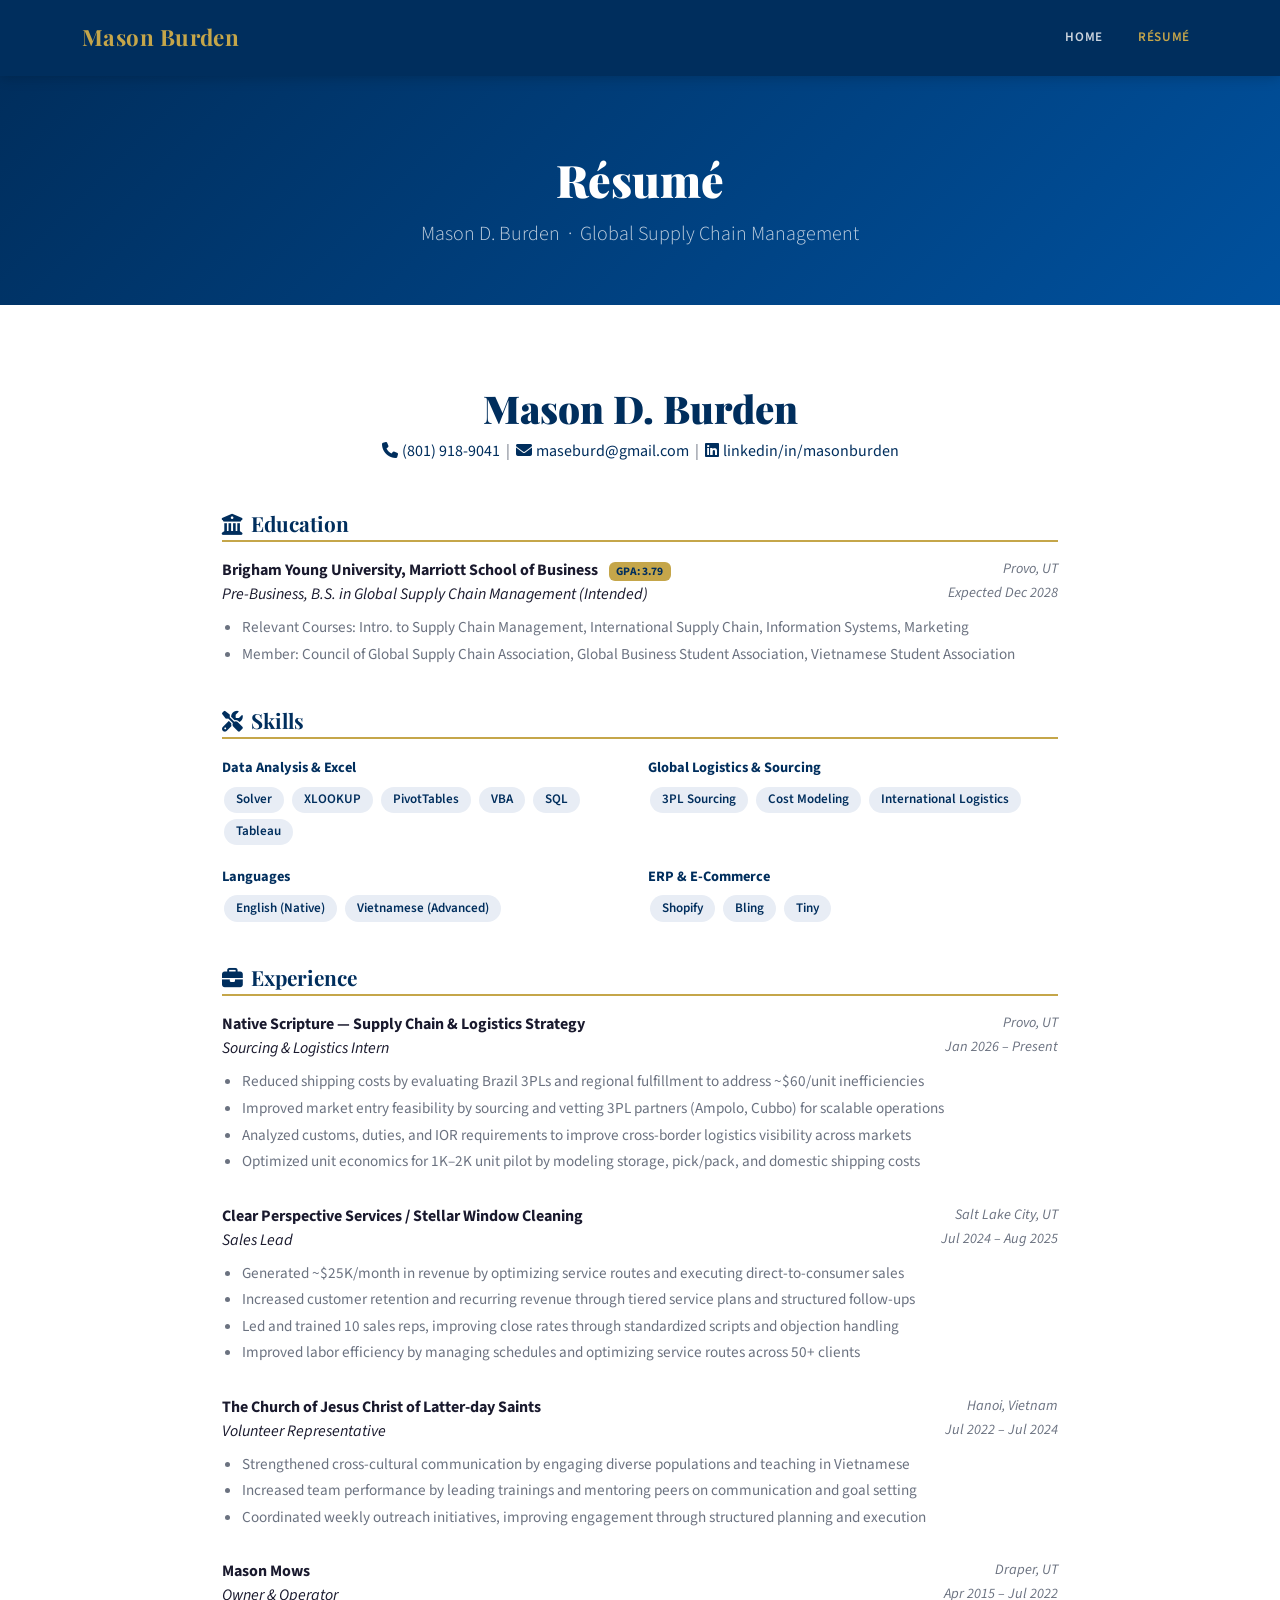
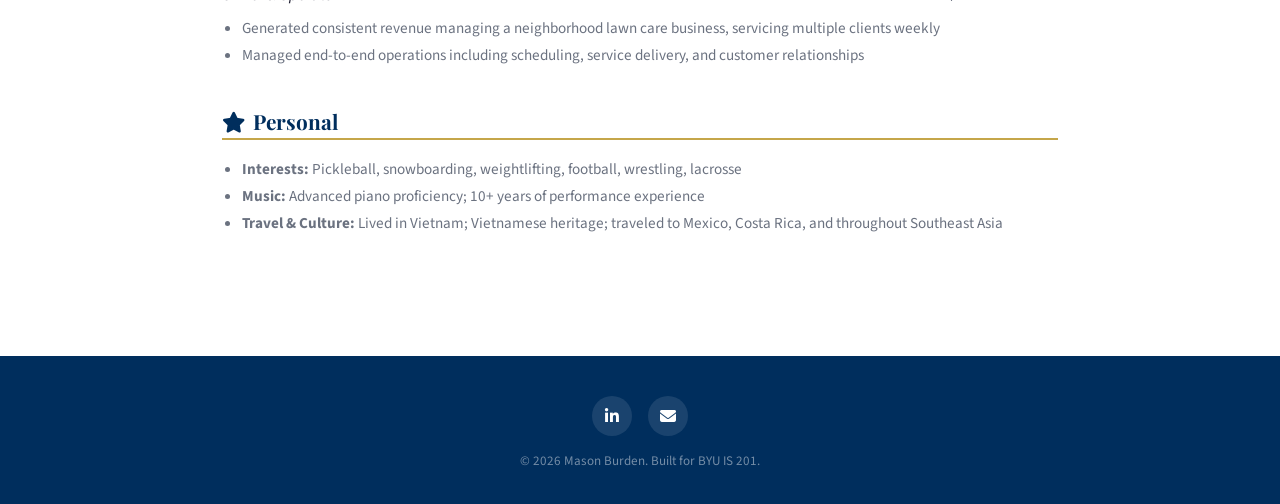
==== resume.html @ 671bd7cb "Add files via upload" ====
<!DOCTYPE html>
<html lang="en">
<head>
  <meta charset="UTF-8"/>
  <meta name="viewport" content="width=device-width, initial-scale=1.0"/>
  <title>Résumé | Mason Burden</title>
  <link rel="stylesheet" href="https://cdn.jsdelivr.net/npm/bootstrap@5.3.2/dist/css/bootstrap.min.css"/>
  <link rel="stylesheet" href="https://cdnjs.cloudflare.com/ajax/libs/font-awesome/6.5.0/css/all.min.css"/>
  <link href="https://fonts.googleapis.com/css2?family=Playfair+Display:wght@700;900&family=Source+Sans+3:wght@300;400;600&display=swap" rel="stylesheet"/>
  <link rel="stylesheet" href="custom.css"/>
</head>
<body>

  <!-- Navbar -->
  <nav class="navbar navbar-expand-lg navbar-dark sticky-top" id="mainNav">
    <div class="container">
      <a class="navbar-brand fw-bold" href="index.html">Mason Burden</a>
      <button class="navbar-toggler" type="button" data-bs-toggle="collapse" data-bs-target="#navbarNav">
        <span class="navbar-toggler-icon"></span>
      </button>
      <div class="collapse navbar-collapse" id="navbarNav">
        <ul class="navbar-nav ms-auto">
          <li class="nav-item"><a class="nav-link" href="index.html">Home</a></li>
          <li class="nav-item"><a class="nav-link active" href="resume.html">Résumé</a></li>
        </ul>
      </div>
    </div>
  </nav>

  <!-- Page Header -->
  <div class="page-header text-white text-center">
    <div class="container">
      <h1 class="hero-name" style="font-size:2.8rem;">Résumé</h1>
      <p class="hero-subtitle">Mason D. Burden &nbsp;·&nbsp; Global Supply Chain Management</p>
    </div>
  </div>

  <!-- Resume Body -->
  <section class="section-pad bg-white">
    <div class="container" style="max-width:860px;">

      <!-- Contact -->
      <div class="resume-contact text-center mb-5">
        <h2 class="resume-name">Mason D. Burden</h2>
        <p class="resume-contact-info">
          <a href="tel:8019189041"><i class="fas fa-phone me-1"></i>(801) 918-9041</a>
          &nbsp;|&nbsp;
          <a href="mailto:maseburd@gmail.com"><i class="fas fa-envelope me-1"></i>maseburd@gmail.com</a>
          &nbsp;|&nbsp;
          <a href="https://linkedin.com/in/masonburden" target="_blank"><i class="fab fa-linkedin me-1"></i>linkedin/in/masonburden</a>
        </p>
      </div>

      <!-- Education -->
      <div class="resume-section">
        <h3 class="resume-section-title"><i class="fas fa-university me-2"></i>Education</h3>
        <hr class="resume-hr"/>
        <div class="resume-entry">
          <div class="d-flex justify-content-between flex-wrap">
            <div>
              <strong>Brigham Young University, Marriott School of Business</strong>
              <span class="badge resume-badge ms-2">GPA: 3.79</span>
            </div>
            <span class="resume-date">Provo, UT</span>
          </div>
          <div class="d-flex justify-content-between flex-wrap">
            <em>Pre-Business, B.S. in Global Supply Chain Management (Intended)</em>
            <span class="resume-date">Expected Dec 2028</span>
          </div>
          <ul class="resume-bullets mt-2">
            <li>Relevant Courses: Intro. to Supply Chain Management, International Supply Chain, Information Systems, Marketing</li>
            <li>Member: Council of Global Supply Chain Association, Global Business Student Association, Vietnamese Student Association</li>
          </ul>
        </div>
      </div>

      <!-- Skills -->
      <div class="resume-section">
        <h3 class="resume-section-title"><i class="fas fa-tools me-2"></i>Skills</h3>
        <hr class="resume-hr"/>
        <div class="row g-3">
          <div class="col-md-6">
            <div class="skill-pill-group">
              <strong>Data Analysis &amp; Excel</strong>
              <div class="mt-1">
                <span class="skill-pill">Solver</span>
                <span class="skill-pill">XLOOKUP</span>
                <span class="skill-pill">PivotTables</span>
                <span class="skill-pill">VBA</span>
                <span class="skill-pill">SQL</span>
                <span class="skill-pill">Tableau</span>
              </div>
            </div>
          </div>
          <div class="col-md-6">
            <div class="skill-pill-group">
              <strong>Global Logistics &amp; Sourcing</strong>
              <div class="mt-1">
                <span class="skill-pill">3PL Sourcing</span>
                <span class="skill-pill">Cost Modeling</span>
                <span class="skill-pill">International Logistics</span>
              </div>
            </div>
          </div>
          <div class="col-md-6">
            <div class="skill-pill-group">
              <strong>Languages</strong>
              <div class="mt-1">
                <span class="skill-pill">English (Native)</span>
                <span class="skill-pill">Vietnamese (Advanced)</span>
              </div>
            </div>
          </div>
          <div class="col-md-6">
            <div class="skill-pill-group">
              <strong>ERP &amp; E-Commerce</strong>
              <div class="mt-1">
                <span class="skill-pill">Shopify</span>
                <span class="skill-pill">Bling</span>
                <span class="skill-pill">Tiny</span>
              </div>
            </div>
          </div>
        </div>
      </div>

      <!-- Experience -->
      <div class="resume-section">
        <h3 class="resume-section-title"><i class="fas fa-briefcase me-2"></i>Experience</h3>
        <hr class="resume-hr"/>

        <div class="resume-entry">
          <div class="d-flex justify-content-between flex-wrap">
            <strong>Native Scripture — Supply Chain &amp; Logistics Strategy</strong>
            <span class="resume-date">Provo, UT</span>
          </div>
          <div class="d-flex justify-content-between flex-wrap">
            <em>Sourcing &amp; Logistics Intern</em>
            <span class="resume-date">Jan 2026 – Present</span>
          </div>
          <ul class="resume-bullets mt-2">
            <li>Reduced shipping costs by evaluating Brazil 3PLs and regional fulfillment to address ~$60/unit inefficiencies</li>
            <li>Improved market entry feasibility by sourcing and vetting 3PL partners (Ampolo, Cubbo) for scalable operations</li>
            <li>Analyzed customs, duties, and IOR requirements to improve cross-border logistics visibility across markets</li>
            <li>Optimized unit economics for 1K–2K unit pilot by modeling storage, pick/pack, and domestic shipping costs</li>
          </ul>
        </div>

        <div class="resume-entry">
          <div class="d-flex justify-content-between flex-wrap">
            <strong>Clear Perspective Services / Stellar Window Cleaning</strong>
            <span class="resume-date">Salt Lake City, UT</span>
          </div>
          <div class="d-flex justify-content-between flex-wrap">
            <em>Sales Lead</em>
            <span class="resume-date">Jul 2024 – Aug 2025</span>
          </div>
          <ul class="resume-bullets mt-2">
            <li>Generated ~$25K/month in revenue by optimizing service routes and executing direct-to-consumer sales</li>
            <li>Increased customer retention and recurring revenue through tiered service plans and structured follow-ups</li>
            <li>Led and trained 10 sales reps, improving close rates through standardized scripts and objection handling</li>
            <li>Improved labor efficiency by managing schedules and optimizing service routes across 50+ clients</li>
          </ul>
        </div>

        <div class="resume-entry">
          <div class="d-flex justify-content-between flex-wrap">
            <strong>The Church of Jesus Christ of Latter-day Saints</strong>
            <span class="resume-date">Hanoi, Vietnam</span>
          </div>
          <div class="d-flex justify-content-between flex-wrap">
            <em>Volunteer Representative</em>
            <span class="resume-date">Jul 2022 – Jul 2024</span>
          </div>
          <ul class="resume-bullets mt-2">
            <li>Strengthened cross-cultural communication by engaging diverse populations and teaching in Vietnamese</li>
            <li>Increased team performance by leading trainings and mentoring peers on communication and goal setting</li>
            <li>Coordinated weekly outreach initiatives, improving engagement through structured planning and execution</li>
          </ul>
        </div>

        <div class="resume-entry">
          <div class="d-flex justify-content-between flex-wrap">
            <strong>Mason Mows</strong>
            <span class="resume-date">Draper, UT</span>
          </div>
          <div class="d-flex justify-content-between flex-wrap">
            <em>Owner &amp; Operator</em>
            <span class="resume-date">Apr 2015 – Jul 2022</span>
          </div>
          <ul class="resume-bullets mt-2">
            <li>Generated consistent revenue managing a neighborhood lawn care business, servicing multiple clients weekly</li>
            <li>Managed end-to-end operations including scheduling, service delivery, and customer relationships</li>
          </ul>
        </div>
      </div>

      <!-- Personal -->
      <div class="resume-section">
        <h3 class="resume-section-title"><i class="fas fa-star me-2"></i>Personal</h3>
        <hr class="resume-hr"/>
        <ul class="resume-bullets">
          <li><strong>Interests:</strong> Pickleball, snowboarding, weightlifting, football, wrestling, lacrosse</li>
          <li><strong>Music:</strong> Advanced piano proficiency; 10+ years of performance experience</li>
          <li><strong>Travel &amp; Culture:</strong> Lived in Vietnam; Vietnamese heritage; traveled to Mexico, Costa Rica, and throughout Southeast Asia</li>
        </ul>
      </div>

    </div>
  </section>

  <!-- Footer -->
  <footer class="site-footer text-center text-white">
    <div class="container">
      <div class="mb-3">
        <a href="https://linkedin.com/in/masonburden" target="_blank" class="footer-icon" aria-label="LinkedIn"><i class="fab fa-linkedin-in"></i></a>
        <a href="mailto:maseburd@gmail.com" class="footer-icon" aria-label="Email"><i class="fas fa-envelope"></i></a>
      </div>
      <p class="mb-0 footer-copy">&copy; 2026 Mason Burden. Built for BYU IS 201.</p>
    </div>
  </footer>

  <script src="https://cdn.jsdelivr.net/npm/bootstrap@5.3.2/dist/js/bootstrap.bundle.min.js"></script>
</body>
</html>
---- custom.css ----
/* ============================================
   custom.css — Professional Bootstrap Pages
   Mason Burden Portfolio
   ============================================ */

/* Google Fonts already loaded in HTML */

/* ---------- CSS Variables ---------- */
:root {
  --navy:    #002E5D;   /* BYU Navy */
  --gold:    #C5A64A;   /* BYU Gold */
  --gold-light: #e8d18a;
  --white:   #ffffff;
  --off-white: #f8f7f4;
  --text:    #1a1a2e;
  --text-muted: #6b7280;
  --card-shadow: 0 4px 24px rgba(0,46,93,0.10);
}

/* ---------- Base ---------- */
body {
  font-family: 'Source Sans 3', sans-serif;
  color: var(--text);
  background: var(--white);
}

/* ---------- Navbar ---------- */
#mainNav {
  background-color: var(--navy);
  padding: 1rem 0;
  box-shadow: 0 2px 12px rgba(0,0,0,0.18);
}

#mainNav .navbar-brand {
  font-family: 'Playfair Display', serif;
  font-size: 1.4rem;
  color: var(--gold) !important;
  letter-spacing: 0.02em;
}

#mainNav .nav-link {
  color: rgba(255,255,255,0.80) !important;
  font-weight: 600;
  letter-spacing: 0.05em;
  text-transform: uppercase;
  font-size: 0.82rem;
  margin-left: 1.2rem;
  transition: color 0.2s;
}

#mainNav .nav-link:hover,
#mainNav .nav-link.active {
  color: var(--gold) !important;
}

/* ---------- Hero ---------- */
.hero-section {
  min-height: 88vh;
  background: linear-gradient(135deg, var(--navy) 0%, #00519e 60%, #1a3a6b 100%);
  position: relative;
  overflow: hidden;
}

.hero-section::before {
  content: '';
  position: absolute;
  inset: 0;
  background: url("data:image/svg+xml,%3Csvg width='60' height='60' viewBox='0 0 60 60' xmlns='http://www.w3.org/2000/svg'%3E%3Cg fill='none' fill-rule='evenodd'%3E%3Cg fill='%23ffffff' fill-opacity='0.03'%3E%3Cpath d='M36 34v-4h-2v4h-4v2h4v4h2v-4h4v-2h-4zm0-30V0h-2v4h-4v2h4v4h2V6h4V4h-4zM6 34v-4H4v4H0v2h4v4h2v-4h4v-2H6zM6 4V0H4v4H0v2h4v4h2V6h4V4H6z'/%3E%3C/g%3E%3C/g%3E%3C/svg%3E");
}

.hero-eyebrow {
  font-size: 1rem;
  letter-spacing: 0.25em;
  text-transform: uppercase;
  color: var(--gold-light);
  margin-bottom: 0.5rem;
  font-weight: 600;
}

.hero-name {
  font-family: 'Playfair Display', serif;
  font-size: clamp(2.8rem, 7vw, 5.5rem);
  font-weight: 900;
  color: var(--white);
  line-height: 1.05;
  margin-bottom: 1rem;
}

.hero-subtitle {
  font-size: clamp(1rem, 2.5vw, 1.25rem);
  color: rgba(255,255,255,0.75);
  font-weight: 300;
  margin-bottom: 0;
}

.btn-hero {
  background: var(--gold);
  color: var(--navy);
  font-weight: 700;
  padding: 0.75rem 2rem;
  border-radius: 3px;
  letter-spacing: 0.06em;
  text-transform: uppercase;
  font-size: 0.85rem;
  border: 2px solid var(--gold);
  transition: all 0.25s;
}

.btn-hero:hover {
  background: var(--gold-light);
  color: var(--navy);
  border-color: var(--gold-light);
  transform: translateY(-2px);
  box-shadow: 0 6px 20px rgba(197,166,74,0.35);
}

.btn-hero-outline {
  background: transparent;
  color: var(--white);
  font-weight: 700;
  padding: 0.75rem 2rem;
  border-radius: 3px;
  letter-spacing: 0.06em;
  text-transform: uppercase;
  font-size: 0.85rem;
  border: 2px solid rgba(255,255,255,0.5);
  transition: all 0.25s;
}

.btn-hero-outline:hover {
  border-color: var(--white);
  color: var(--white);
  background: rgba(255,255,255,0.08);
  transform: translateY(-2px);
}

/* ---------- Page Header (inner pages) ---------- */
.page-header {
  background: linear-gradient(135deg, var(--navy) 0%, #00519e 100%);
  padding: 5rem 0 3.5rem;
}

/* ---------- Sections ---------- */
.section-pad {
  padding: 5rem 0;
}

.section-label {
  display: inline-block;
  font-size: 0.75rem;
  font-weight: 700;
  letter-spacing: 0.2em;
  text-transform: uppercase;
  color: var(--gold);
  margin-bottom: 0.6rem;
}

.section-heading {
  font-family: 'Playfair Display', serif;
  font-size: clamp(1.8rem, 4vw, 2.6rem);
  color: var(--navy);
  line-height: 1.2;
  margin-bottom: 1.5rem;
}

.section-body {
  color: var(--text-muted);
  font-size: 1.05rem;
  line-height: 1.75;
  margin-bottom: 1rem;
}

/* ---------- About Avatar ---------- */
.about-avatar {
  width: 220px;
  height: 220px;
  border-radius: 50%;
  background: linear-gradient(135deg, var(--navy), #00519e);
  display: flex;
  align-items: center;
  justify-content: center;
  box-shadow: 0 12px 40px rgba(0,46,93,0.25);
  border: 5px solid var(--gold);
}

.avatar-initials {
  font-family: 'Playfair Display', serif;
  font-size: 4rem;
  font-weight: 900;
  color: var(--white);
}

.info-item {
  color: var(--text-muted);
  margin-bottom: 0.5rem;
  font-size: 0.95rem;
}

/* ---------- Skill Cards ---------- */
.skill-card {
  background: var(--white);
  border: 1px solid #e8edf5;
  border-radius: 12px;
  padding: 2rem 1.5rem;
  transition: all 0.3s ease;
  box-shadow: var(--card-shadow);
}

.skill-card:hover {
  transform: translateY(-6px);
  box-shadow: 0 12px 40px rgba(0,46,93,0.15);
  border-color: var(--gold);
}

.skill-icon {
  font-size: 2rem;
  color: var(--gold);
  margin-bottom: 1rem;
}

.skill-card h5 {
  font-family: 'Playfair Display', serif;
  color: var(--navy);
  margin-bottom: 0.75rem;
}

.skill-card p {
  color: var(--text-muted);
  font-size: 0.92rem;
  line-height: 1.65;
  margin: 0;
}

/* ---------- Stats ---------- */
.stat-block {
  padding: 2rem 1rem;
}

.stat-number {
  font-family: 'Playfair Display', serif;
  font-size: 2.8rem;
  font-weight: 900;
  color: var(--navy);
  line-height: 1;
}

.stat-label {
  font-size: 0.85rem;
  color: var(--text-muted);
  text-transform: uppercase;
  letter-spacing: 0.1em;
  margin-top: 0.4rem;
}

/* ---------- Resume Styles ---------- */
.resume-name {
  font-family: 'Playfair Display', serif;
  font-size: 2.4rem;
  color: var(--navy);
  font-weight: 900;
}

.resume-contact-info {
  color: var(--text-muted);
}

.resume-contact-info a {
  color: var(--navy);
  text-decoration: none;
  transition: color 0.2s;
}

.resume-contact-info a:hover {
  color: var(--gold);
}

.resume-section {
  margin-bottom: 2.5rem;
}

.resume-section-title {
  font-family: 'Playfair Display', serif;
  font-size: 1.3rem;
  color: var(--navy);
  font-weight: 700;
  margin-bottom: 0.3rem;
}

.resume-hr {
  border-top: 2px solid var(--gold);
  opacity: 1;
  margin: 0.3rem 0 1rem;
}

.resume-entry {
  margin-bottom: 1.8rem;
}

.resume-date {
  color: var(--text-muted);
  font-size: 0.9rem;
  font-style: italic;
}

.resume-bullets {
  padding-left: 1.25rem;
  color: var(--text-muted);
  font-size: 0.95rem;
  line-height: 1.75;
}

.resume-badge {
  background: var(--gold);
  color: var(--navy);
  font-size: 0.72rem;
  font-weight: 700;
  vertical-align: middle;
}

.skill-pill {
  display: inline-block;
  background: #e8edf5;
  color: var(--navy);
  border-radius: 20px;
  padding: 0.2rem 0.75rem;
  font-size: 0.82rem;
  font-weight: 600;
  margin: 0.2rem 0.15rem;
}

.skill-pill-group strong {
  color: var(--navy);
  font-size: 0.9rem;
}

/* ---------- Footer ---------- */
.site-footer {
  background: var(--navy);
  padding: 2.5rem 0 2rem;
}

.footer-icon {
  display: inline-flex;
  align-items: center;
  justify-content: center;
  width: 40px;
  height: 40px;
  border-radius: 50%;
  background: rgba(255,255,255,0.1);
  color: var(--white);
  font-size: 1rem;
  margin: 0 0.4rem;
  text-decoration: none;
  transition: all 0.25s;
}

.footer-icon:hover {
  background: var(--gold);
  color: var(--navy);
  transform: translateY(-3px);
}

.footer-copy {
  font-size: 0.82rem;
  color: rgba(255,255,255,0.45);
  margin-top: 1rem;
}
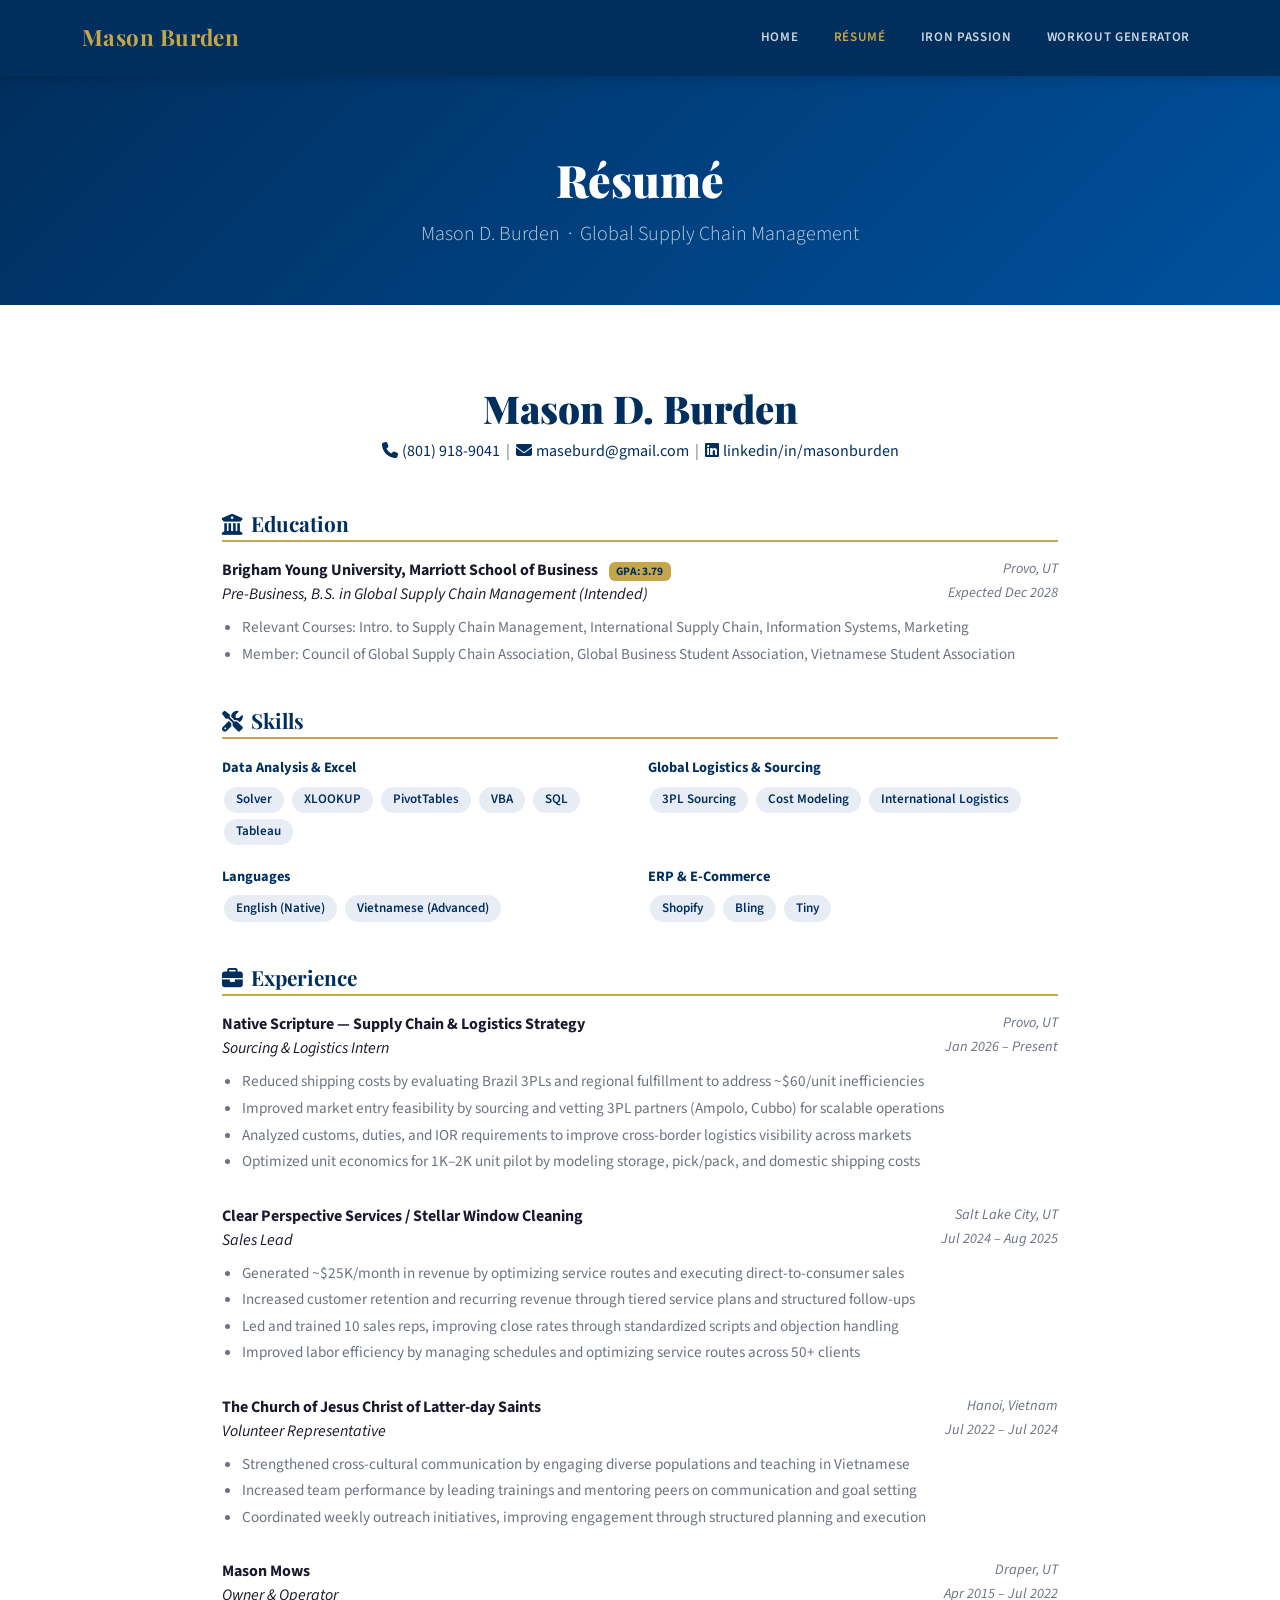
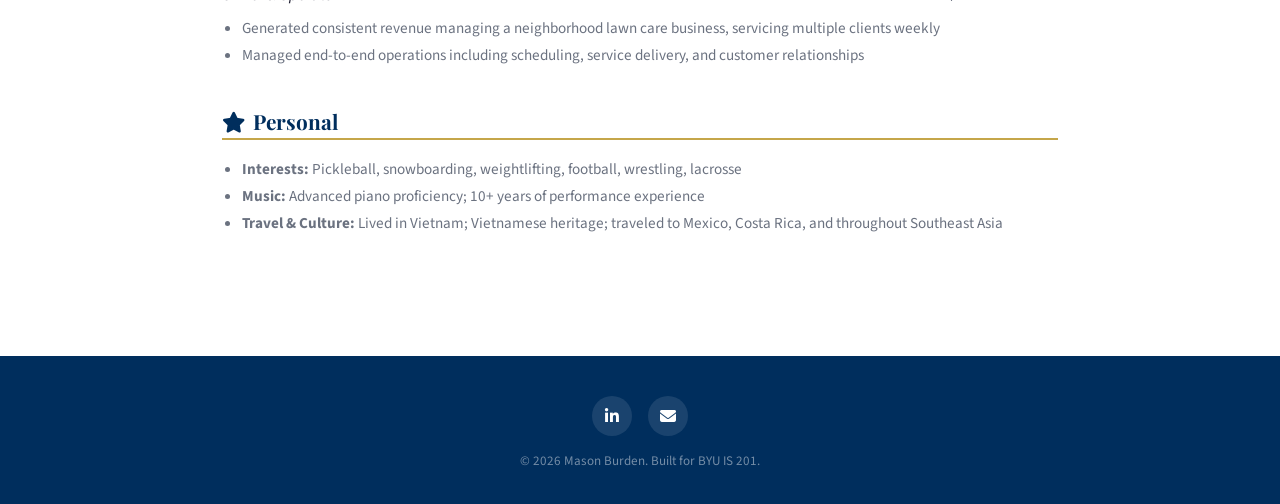
==== commit 8d0fd7d7: "Add files via upload" ====
--- a/resume.html
+++ b/resume.html
@@ -22,6 +22,8 @@
         <ul class="navbar-nav ms-auto">
           <li class="nav-item"><a class="nav-link" href="index.html">Home</a></li>
           <li class="nav-item"><a class="nav-link active" href="resume.html">Résumé</a></li>
+          <li class="nav-item"><a class="nav-link" href="scratch.html">Iron Passion</a></li>
+          <li class="nav-item"><a class="nav-link" href="app.html">Workout Generator</a></li>
         </ul>
       </div>
     </div>
--- a/custom.css
+++ b/custom.css
@@ -66,6 +66,7 @@
   position: absolute;
   inset: 0;
   background: url("data:image/svg+xml,%3Csvg width='60' height='60' viewBox='0 0 60 60' xmlns='http://www.w3.org/2000/svg'%3E%3Cg fill='none' fill-rule='evenodd'%3E%3Cg fill='%23ffffff' fill-opacity='0.03'%3E%3Cpath d='M36 34v-4h-2v4h-4v2h4v4h2v-4h4v-2h-4zm0-30V0h-2v4h-4v2h4v4h2V6h4V4h-4zM6 34v-4H4v4H0v2h4v4h2v-4h4v-2H6zM6 4V0H4v4H0v2h4v4h2V6h4V4H6z'/%3E%3C/g%3E%3C/g%3E%3C/svg%3E");
+  pointer-events: none;
 }
 
 .hero-eyebrow {
